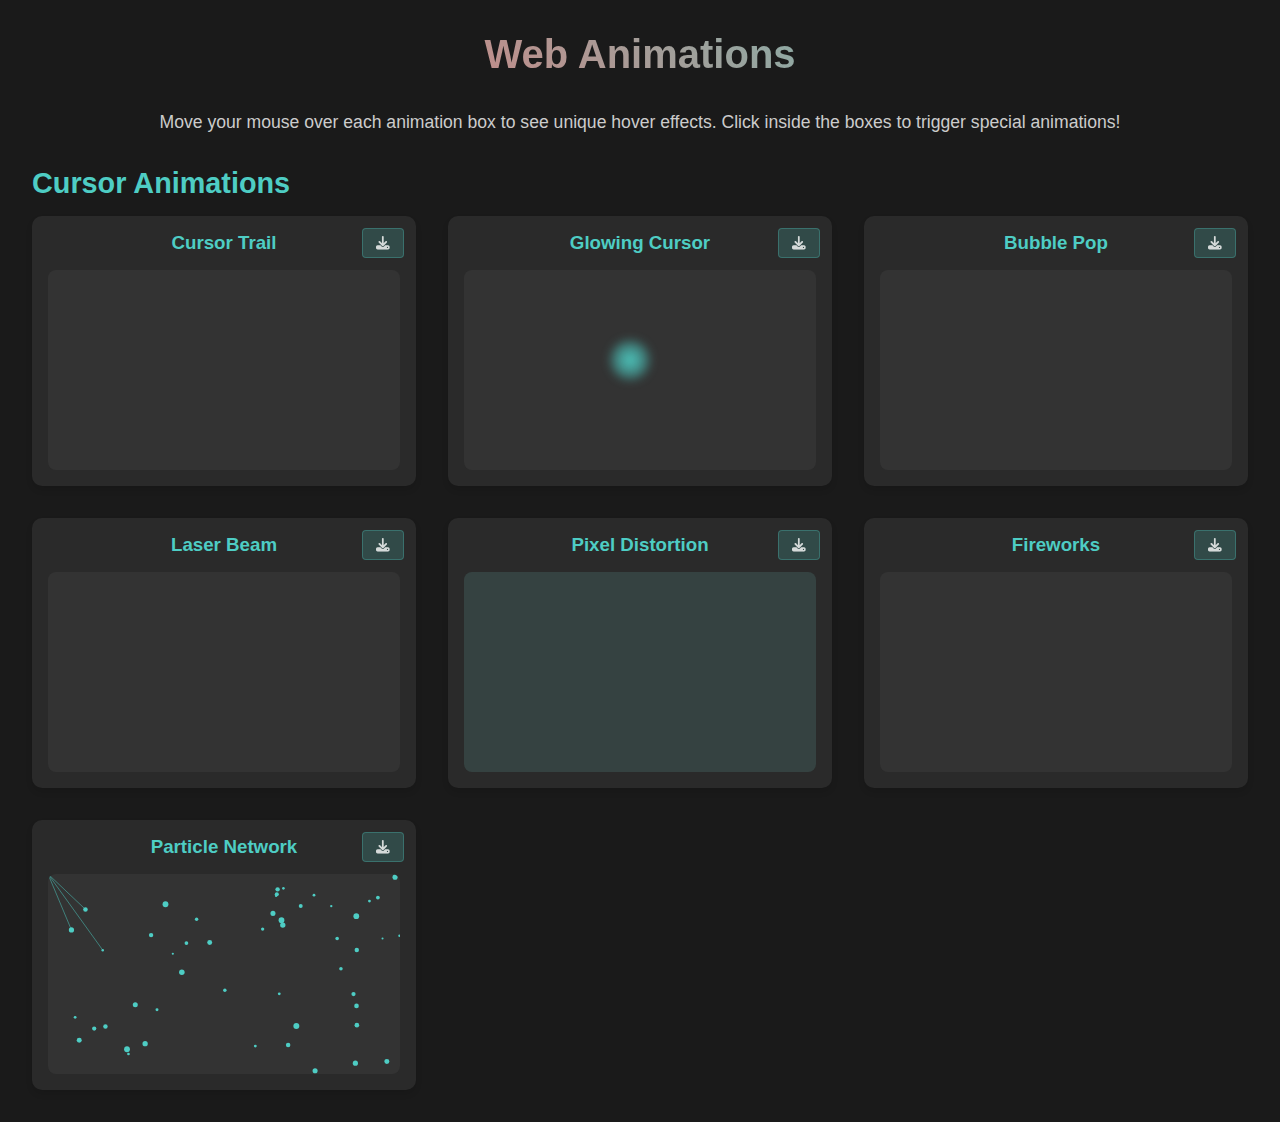
==== index.html @ 3acc1d25 "adding cursor animations header" ====
<!DOCTYPE html>
<html lang="en">
<head>
    <meta charset="UTF-8">
    <meta name="viewport" content="width=device-width, initial-scale=1.0">
    <title>Web Animations</title>
    <link rel="stylesheet" href="styles.css">
    <link rel="stylesheet" href="https://cdnjs.cloudflare.com/ajax/libs/font-awesome/6.4.2/css/all.min.css">
    <script src="https://cdnjs.cloudflare.com/ajax/libs/gsap/3.12.2/gsap.min.js"></script>
</head>
<body>
    <div class="container">
        <h1>Web Animations</h1>
        <p class="instructions">Move your mouse over each animation box to see unique hover effects. Click inside the boxes to trigger special animations!</p>
        
        <h2 class="section-title">Cursor Animations</h2>
        <div class="grid">
            <div class="animation-box" id="cursor-trail">
                <h3>Cursor Trail</h3>
                <div class="animation-area"></div>
            </div>
            <div class="animation-box" id="glowing-cursor">
                <h3>Glowing Cursor</h3>
                <div class="animation-area"></div>
            </div>
            <div class="animation-box" id="bubble-pop">
                <h3>Bubble Pop</h3>
                <div class="animation-area"></div>
            </div>
            <div class="animation-box" id="laser-beam">
                <h3>Laser Beam</h3>
                <div class="animation-area"></div>
            </div>
            <div class="animation-box" id="pixel-distortion">
                <h3>Pixel Distortion</h3>
                <div class="animation-area"></div>
            </div>
            <div class="animation-box" id="fireworks">
                <h3>Fireworks</h3>
                <div class="animation-area"></div>
            </div>
            <div class="animation-box" id="particle-network">
                <h3>Particle Network</h3>
                <div class="animation-area"></div>
            </div>
        </div>
    </div>
    <script src="script.js"></script>
</body>
</html>
---- styles.css ----
* {
    margin: 0;
    padding: 0;
    box-sizing: border-box;
}

body {
    font-family: 'Arial', sans-serif;
    background: #1a1a1a;
    color: #fff;
    min-height: 100vh;
    overflow-x: hidden;
}

.container {
    max-width: 1400px;
    margin: 0 auto;
    padding: 2rem;
}

h1 {
    text-align: center;
    margin-bottom: 2rem;
    font-size: 2.5rem;
    background: linear-gradient(45deg, #ff6b6b, #4ecdc4);
    -webkit-background-clip: text;
    -webkit-text-fill-color: transparent;
}

.instructions {
    text-align: center;
    margin-bottom: 2rem;
    color: #ccc;
    font-size: 1.1rem;
    line-height: 1.5;
}

.grid {
    display: grid;
    grid-template-columns: repeat(auto-fit, minmax(300px, 1fr));
    gap: 2rem;
}

.download-btn {
    position: absolute;
    top: 0.75rem;
    right: 0.75rem;
    background: rgba(78, 205, 196, 0.2);
    color: rgba(255, 255, 255, 0.8);
    border: 1px solid rgba(78, 205, 196, 0.3);
    border-radius: 4px;
    padding: 0.4rem 0.8rem;
    cursor: pointer;
    font-size: 0.85rem;
    transition: all 0.2s ease;
    z-index: 1;
    backdrop-filter: blur(2px);
}

.download-btn:hover {
    background: rgba(78, 205, 196, 0.3);
    color: rgba(255, 255, 255, 1);
    transform: translateY(-1px);
    box-shadow: 0 2px 4px rgba(0, 0, 0, 0.1);
}

.animation-box {
    position: relative;
    background: #2a2a2a;
    border-radius: 10px;
    padding: 1rem;
    min-height: 250px;
    box-shadow: 0 4px 6px rgba(0, 0, 0, 0.1);
    transition: transform 0.3s ease;
}

.animation-box:hover {
    transform: translateY(-5px);
}

.animation-box h3 {
    text-align: center;
    margin-bottom: 1rem;
    color: #4ecdc4;
}

.animation-area {
    width: 100%;
    height: 200px;
    background: #333;
    border-radius: 8px;
    position: relative;
    overflow: hidden;
    display: flex;
    align-items: center;
    justify-content: center;
}

.section-title {
    color: #4ecdc4;
    margin: 2rem 0 1rem;
    font-size: 1.8rem;
}
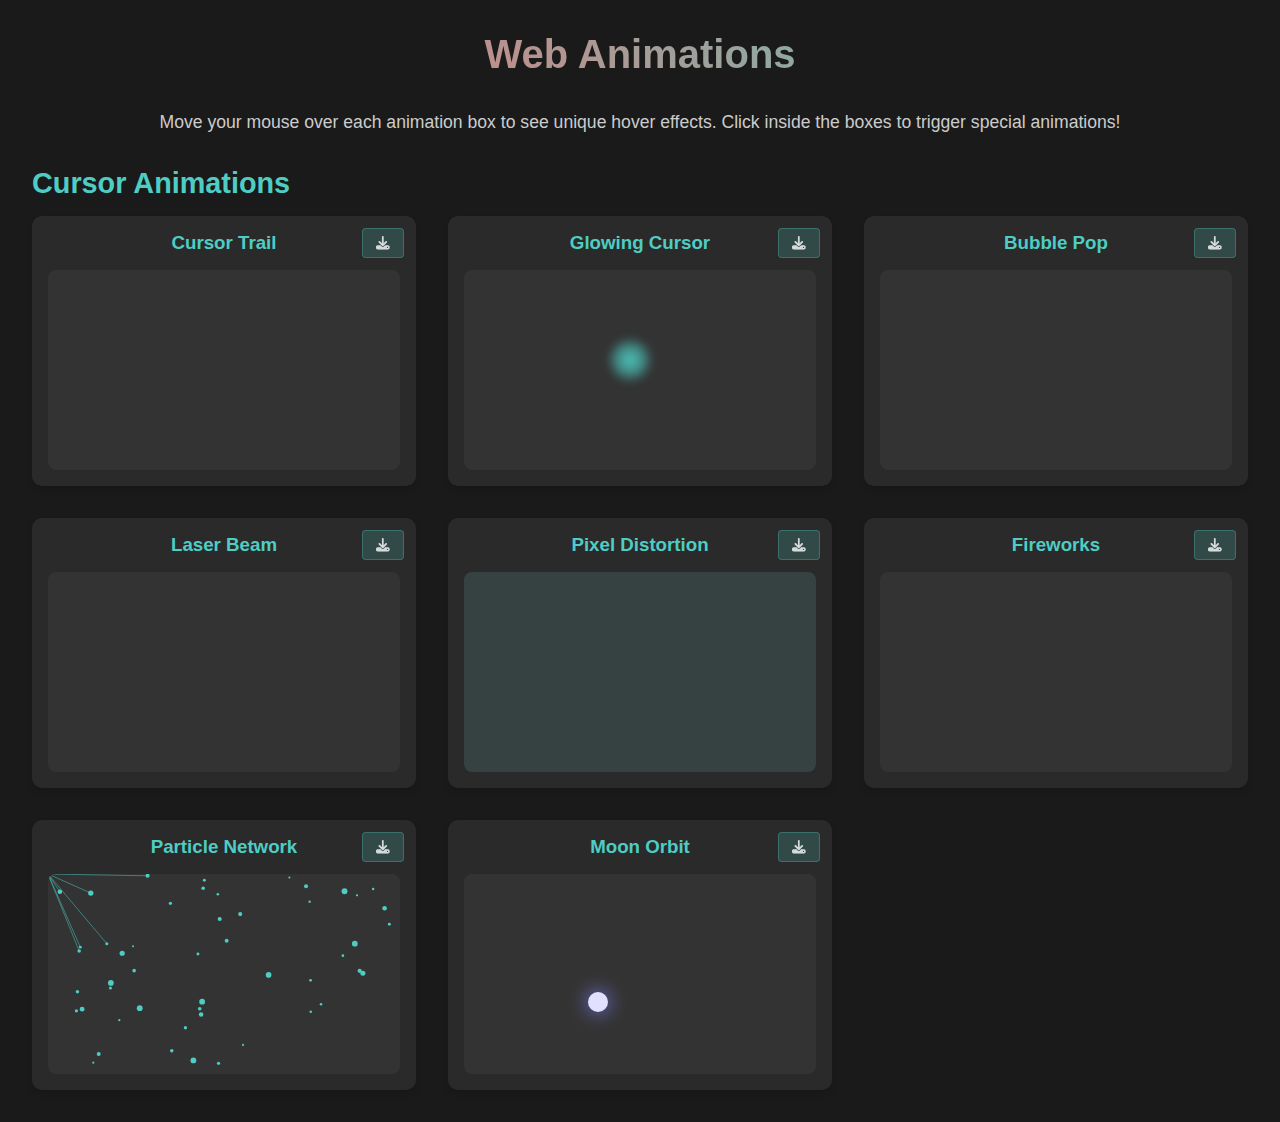
==== commit 0a913a5b: "adding moon orbit animation" ====
--- a/index.html
+++ b/index.html
@@ -43,6 +43,10 @@
                 <h3>Particle Network</h3>
                 <div class="animation-area"></div>
             </div>
+            <div class="animation-box" id="moon-orbit">
+                <h3>Moon Orbit</h3>
+                <div class="animation-area"></div>
+            </div>
         </div>
     </div>
     <script src="script.js"></script>
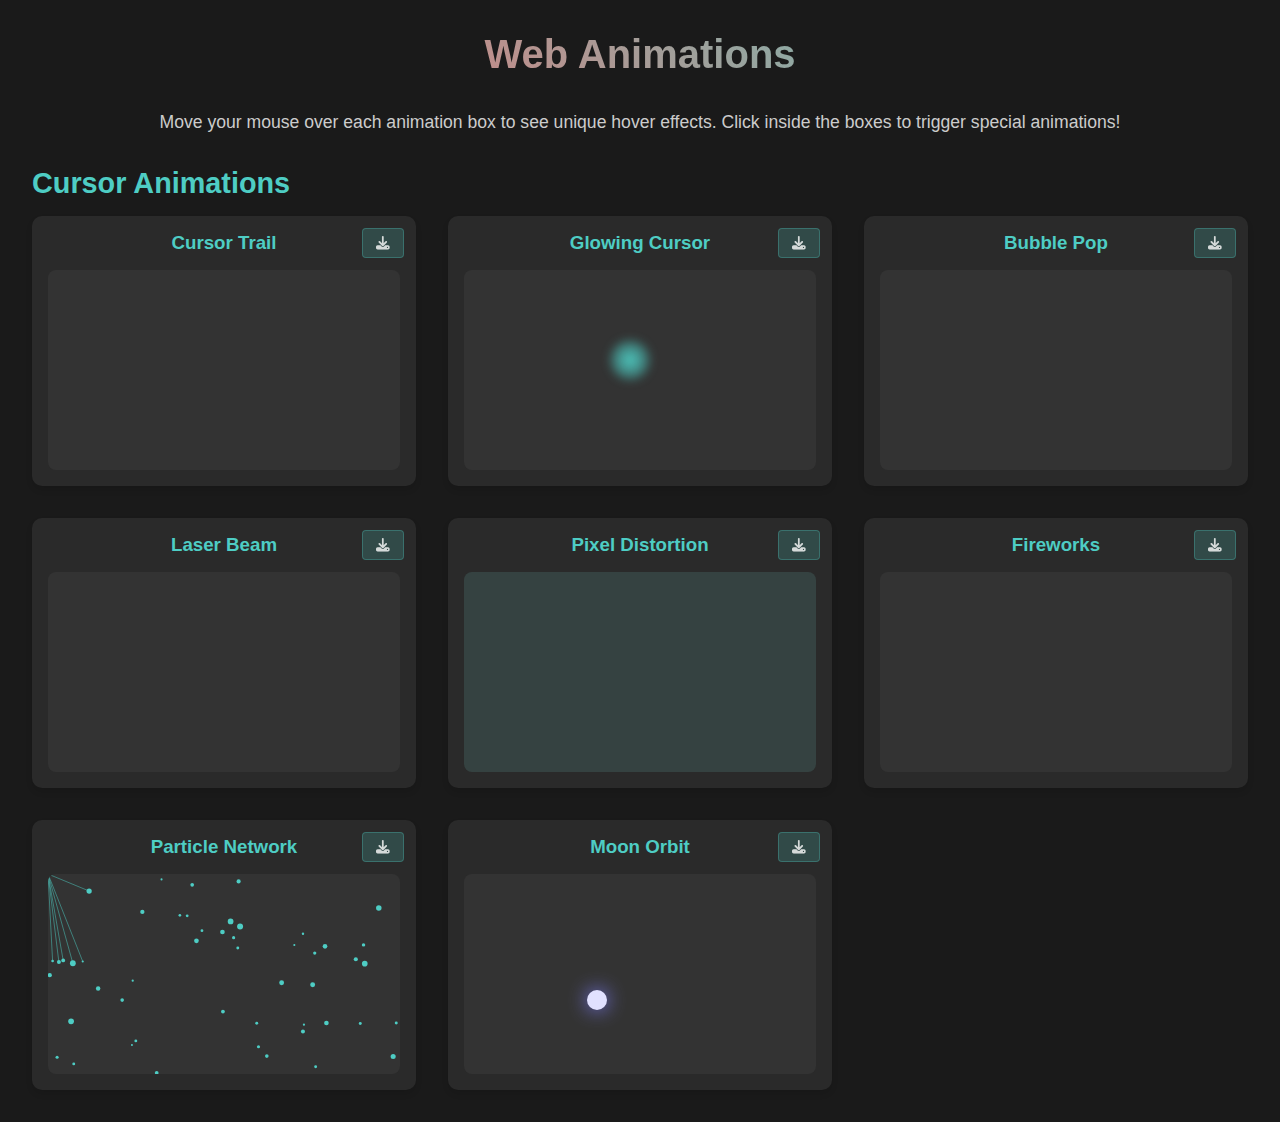
==== commit 82efe84c: "updating project structure by moving all animations to their own files" ====
--- a/index.html
+++ b/index.html
@@ -49,6 +49,6 @@
             </div>
         </div>
     </div>
-    <script src="script.js"></script>
+    <script type="module" src="script.js"></script>
 </body>
 </html>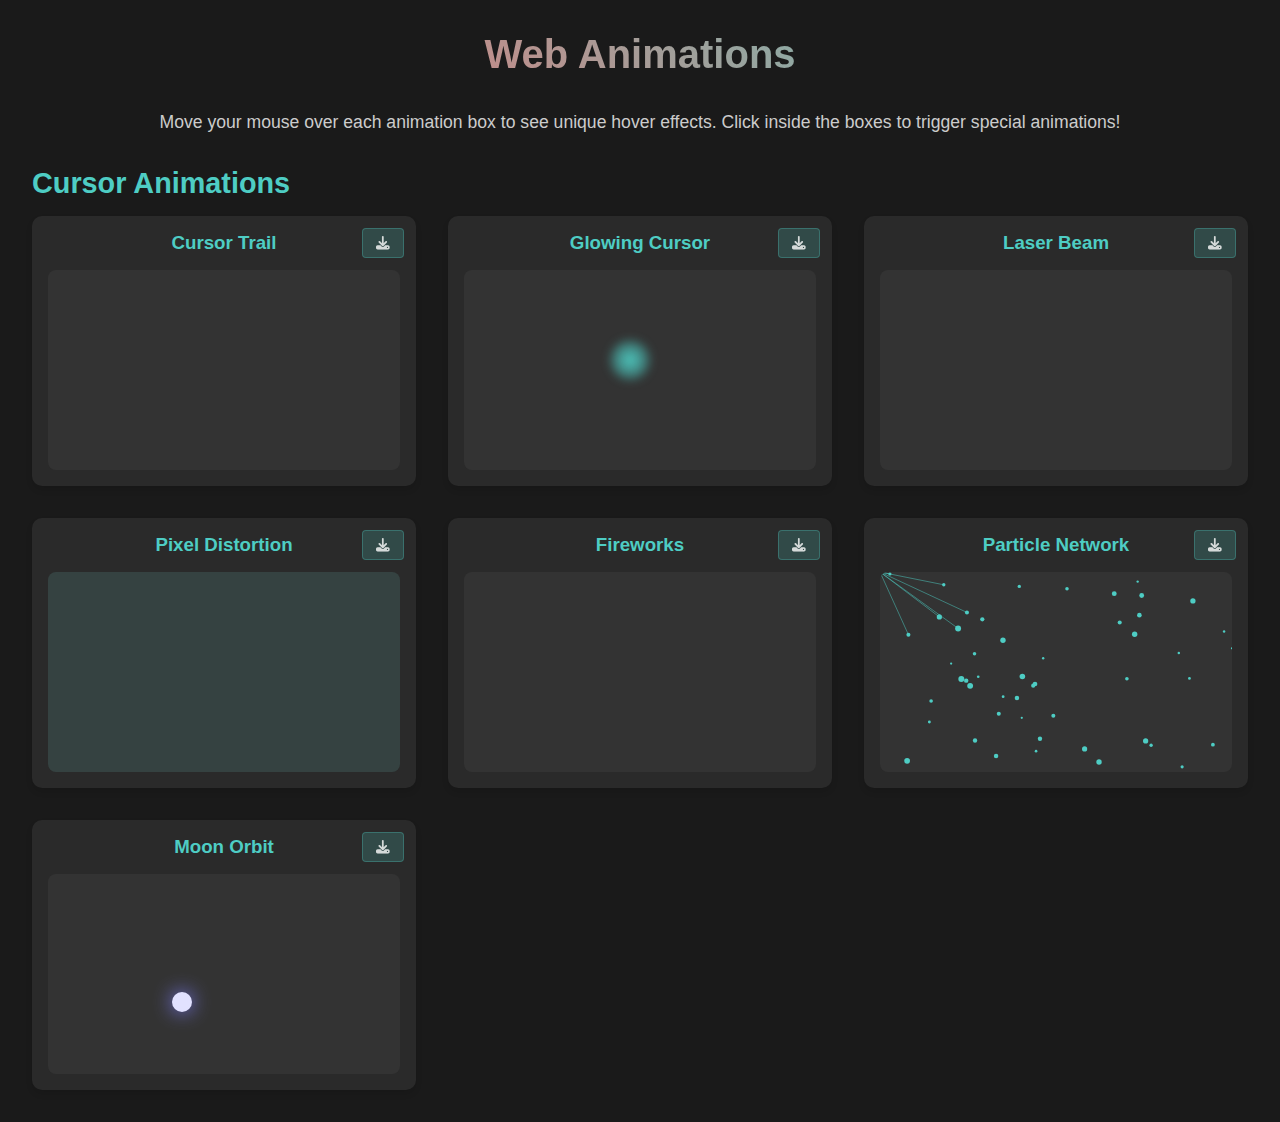
==== commit c6e6a9c2: "removing bubble pop animation" ====
--- a/index.html
+++ b/index.html
@@ -21,10 +21,6 @@
             </div>
             <div class="animation-box" id="glowing-cursor">
                 <h3>Glowing Cursor</h3>
-                <div class="animation-area"></div>
-            </div>
-            <div class="animation-box" id="bubble-pop">
-                <h3>Bubble Pop</h3>
                 <div class="animation-area"></div>
             </div>
             <div class="animation-box" id="laser-beam">
--- a/styles.css
+++ b/styles.css
@@ -23,6 +23,7 @@
     margin-bottom: 2rem;
     font-size: 2.5rem;
     background: linear-gradient(45deg, #ff6b6b, #4ecdc4);
+    background-clip: text;
     -webkit-background-clip: text;
     -webkit-text-fill-color: transparent;
 }
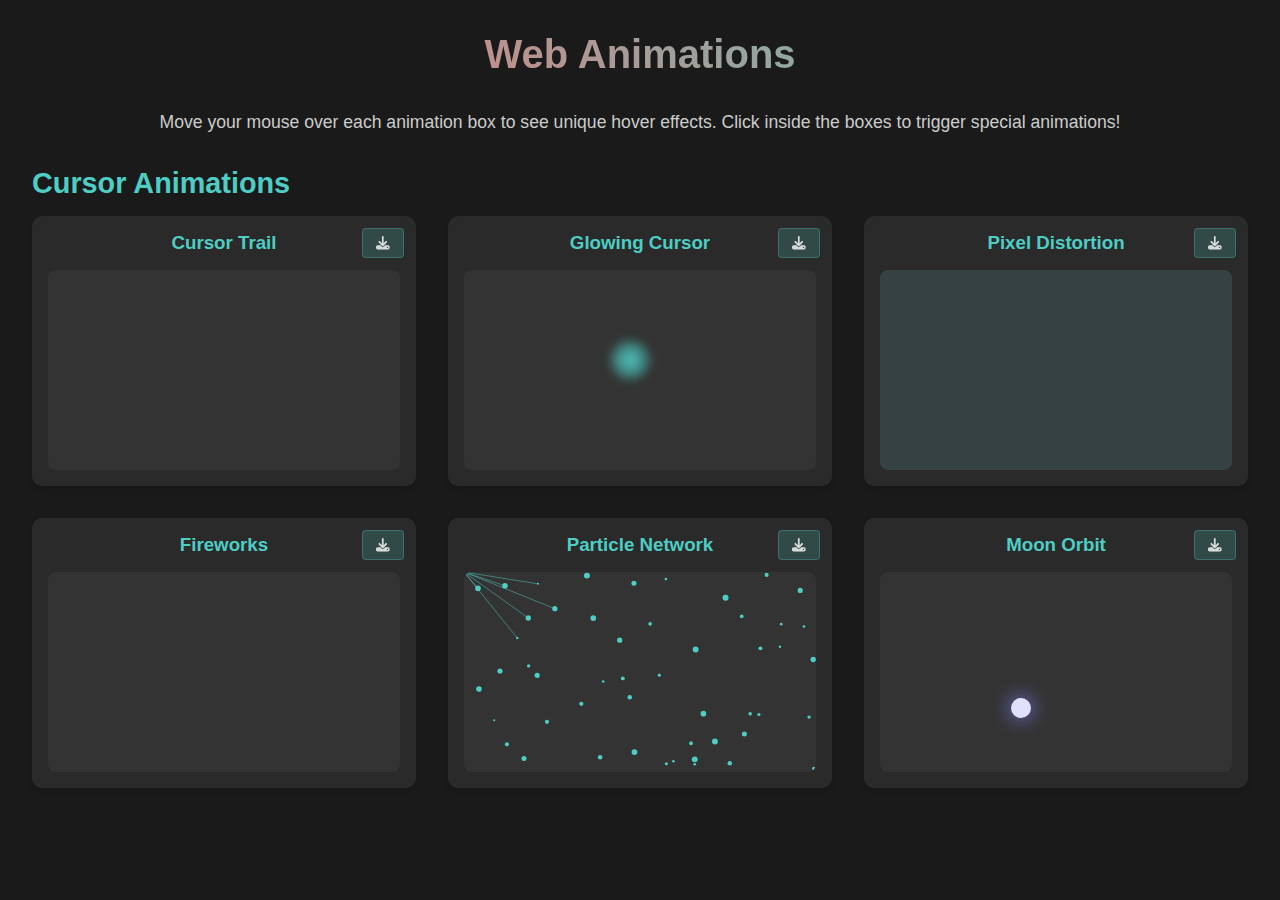
==== commit 4875a927: "hiding laser beam animation until it is fixed" ====
--- a/index.html
+++ b/index.html
@@ -23,10 +23,10 @@
                 <h3>Glowing Cursor</h3>
                 <div class="animation-area"></div>
             </div>
-            <div class="animation-box" id="laser-beam">
+            <!-- <div class="animation-box" id="laser-beam">
                 <h3>Laser Beam</h3>
                 <div class="animation-area"></div>
-            </div>
+            </div> -->
             <div class="animation-box" id="pixel-distortion">
                 <h3>Pixel Distortion</h3>
                 <div class="animation-area"></div>
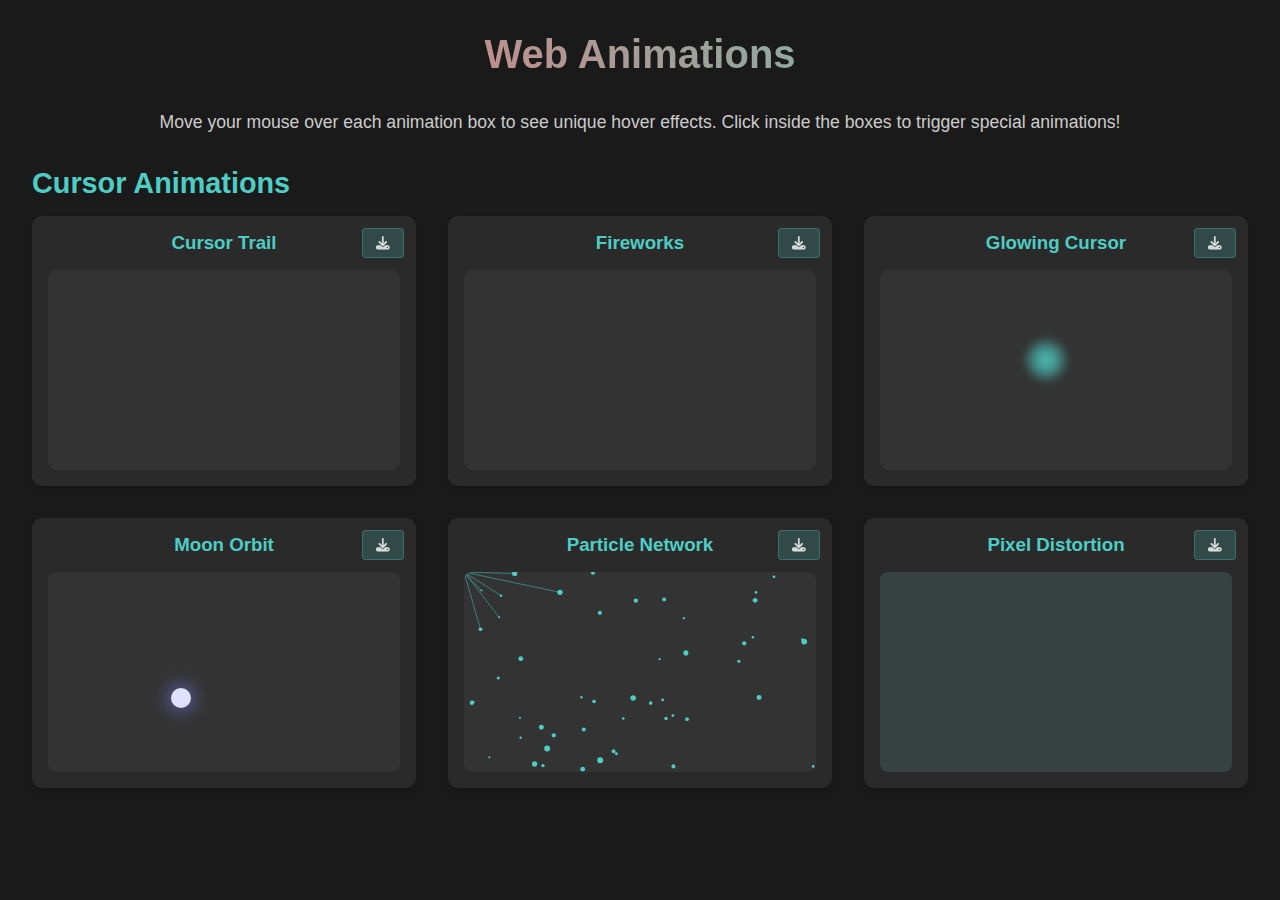
==== commit 281ebf35: "reordering animation boxes" ====
--- a/index.html
+++ b/index.html
@@ -19,30 +19,30 @@
                 <h3>Cursor Trail</h3>
                 <div class="animation-area"></div>
             </div>
+            <div class="animation-box" id="fireworks">
+                <h3>Fireworks</h3>
+                <div class="animation-area"></div>
+            </div>
             <div class="animation-box" id="glowing-cursor">
                 <h3>Glowing Cursor</h3>
+                <div class="animation-area"></div>
+            </div>
+            <div class="animation-box" id="moon-orbit">
+                <h3>Moon Orbit</h3>
+                <div class="animation-area"></div>
+            </div>
+            <div class="animation-box" id="particle-network">
+                <h3>Particle Network</h3>
+                <div class="animation-area"></div>
+            </div>
+            <div class="animation-box" id="pixel-distortion">
+                <h3>Pixel Distortion</h3>
                 <div class="animation-area"></div>
             </div>
             <!-- <div class="animation-box" id="laser-beam">
                 <h3>Laser Beam</h3>
                 <div class="animation-area"></div>
             </div> -->
-            <div class="animation-box" id="pixel-distortion">
-                <h3>Pixel Distortion</h3>
-                <div class="animation-area"></div>
-            </div>
-            <div class="animation-box" id="fireworks">
-                <h3>Fireworks</h3>
-                <div class="animation-area"></div>
-            </div>
-            <div class="animation-box" id="particle-network">
-                <h3>Particle Network</h3>
-                <div class="animation-area"></div>
-            </div>
-            <div class="animation-box" id="moon-orbit">
-                <h3>Moon Orbit</h3>
-                <div class="animation-area"></div>
-            </div>
         </div>
     </div>
     <script type="module" src="script.js"></script>
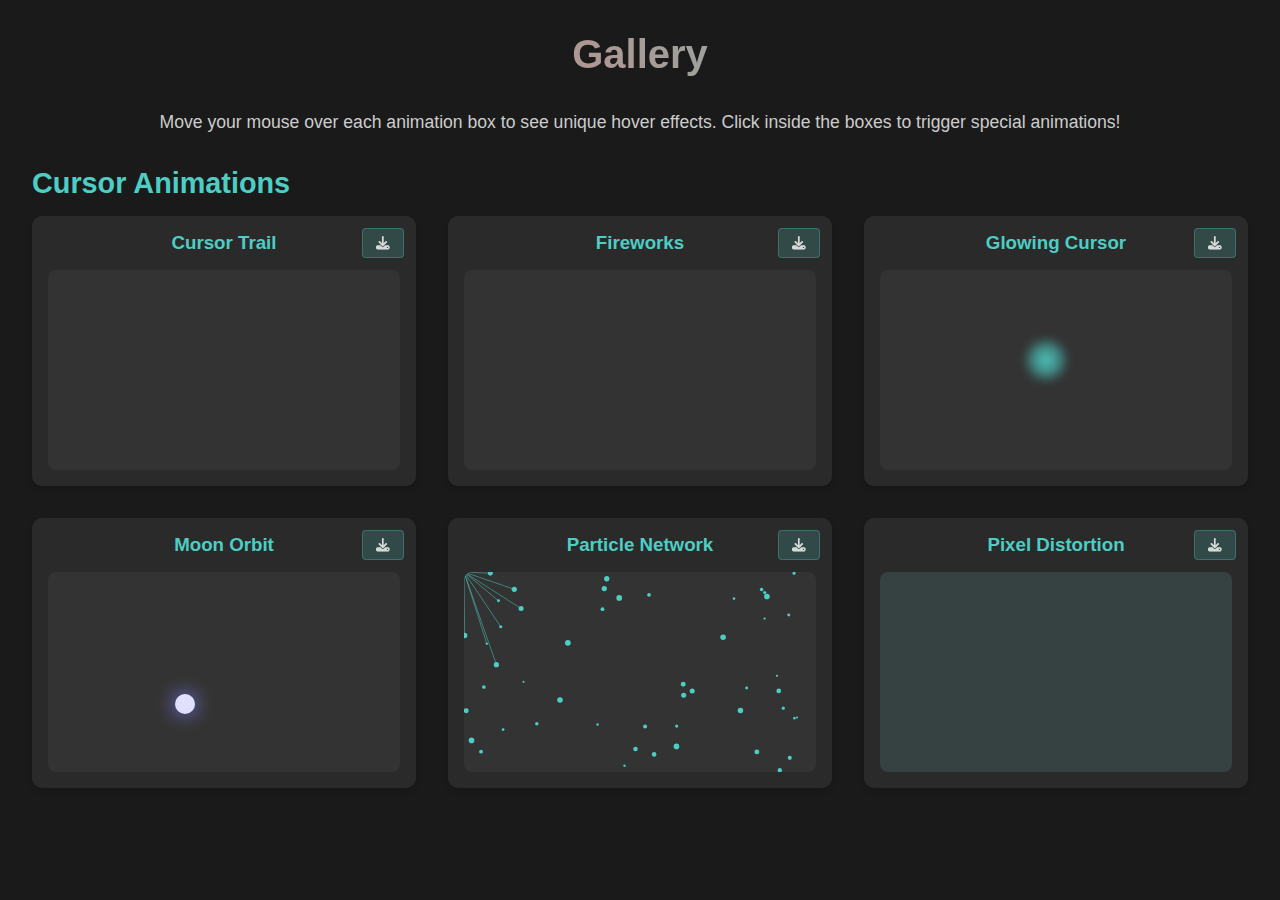
==== commit bd4183ce: "updating index page header" ====
--- a/index.html
+++ b/index.html
@@ -10,7 +10,7 @@
 </head>
 <body>
     <div class="container">
-        <h1>Web Animations</h1>
+        <h1>Gallery</h1>
         <p class="instructions">Move your mouse over each animation box to see unique hover effects. Click inside the boxes to trigger special animations!</p>
         
         <h2 class="section-title">Cursor Animations</h2>
--- a/styles.css
+++ b/styles.css
@@ -102,3 +102,55 @@
     margin: 2rem 0 1rem;
     font-size: 1.8rem;
 }
+
+.customize-container {
+    display: grid;
+    grid-template-columns: 1fr 1fr;
+    gap: 2rem;
+    margin-top: 2rem;
+}
+
+.customize-form {
+    background: #2a2a2a;
+    padding: 2rem;
+    border-radius: 8px;
+    box-shadow: 0 4px 6px rgba(0, 0, 0, 0.1);
+}
+
+.form-section {
+    margin-bottom: 2rem;
+}
+
+.form-group {
+    margin-bottom: 1rem;
+}
+
+.form-group label {
+    display: block;
+    margin-bottom: 0.5rem;
+    color: #4ecdc4;
+}
+
+.form-group input[type="color"],
+.form-group input[type="range"],
+.form-group select {
+    width: 100%;
+    padding: 0.5rem;
+    border: 1px solid #4ecdc4;
+    border-radius: 4px;
+    background: #333;
+    color: #fff;
+}
+
+.preview-section {
+    display: flex;
+    flex-direction: column;
+}
+
+.preview-area {
+    flex-grow: 1;
+    display: flex;
+    align-items: center;
+    justify-content: center;
+    color: #666;
+}
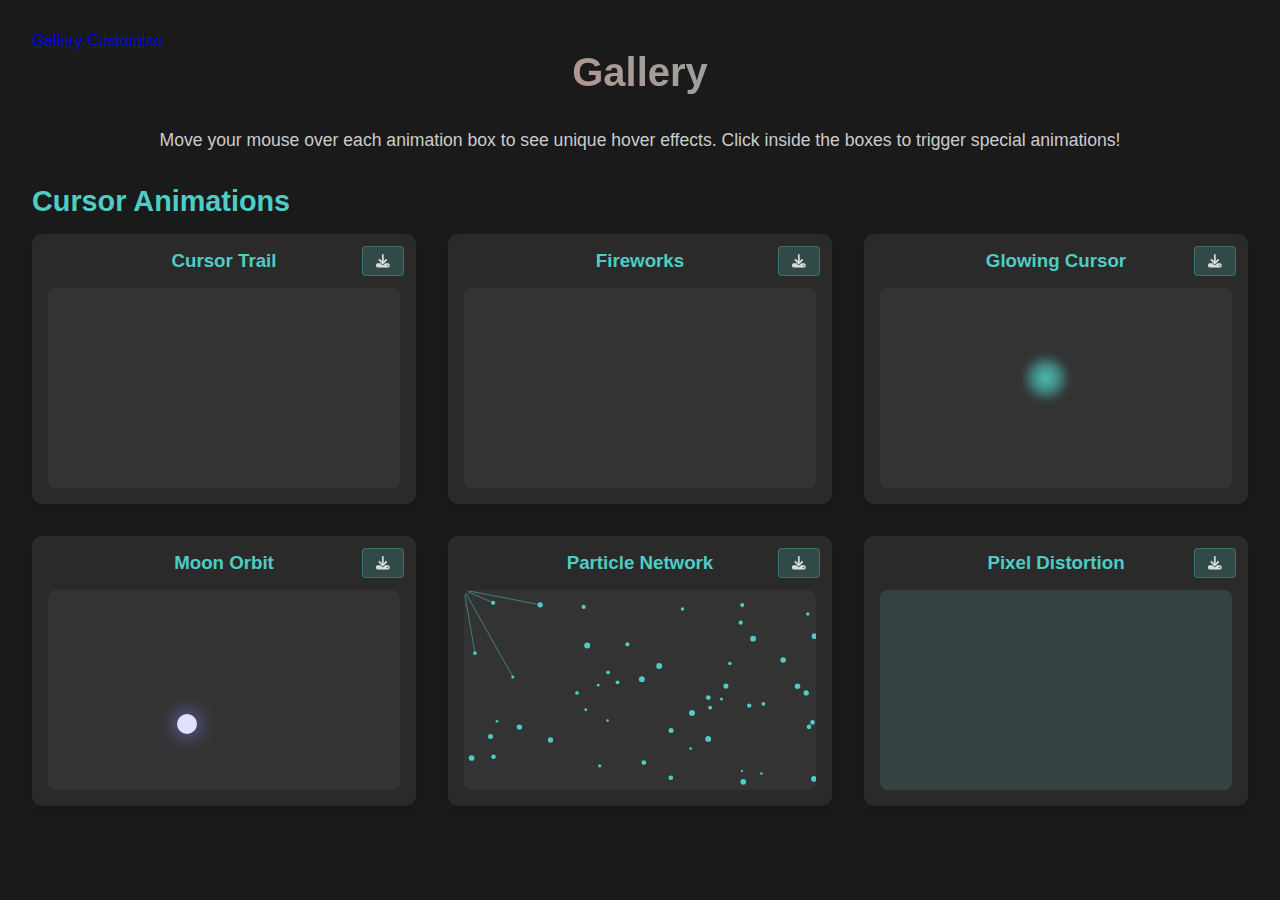
==== commit 4b5f0d02: "adding page navigation to gallery page" ====
--- a/index.html
+++ b/index.html
@@ -10,6 +10,10 @@
 </head>
 <body>
     <div class="container">
+        <nav class="main-nav">
+            <a href="index.html" class="active">Gallery</a>
+            <a href="customize.html">Customize</a>
+        </nav>
         <h1>Gallery</h1>
         <p class="instructions">Move your mouse over each animation box to see unique hover effects. Click inside the boxes to trigger special animations!</p>
         
